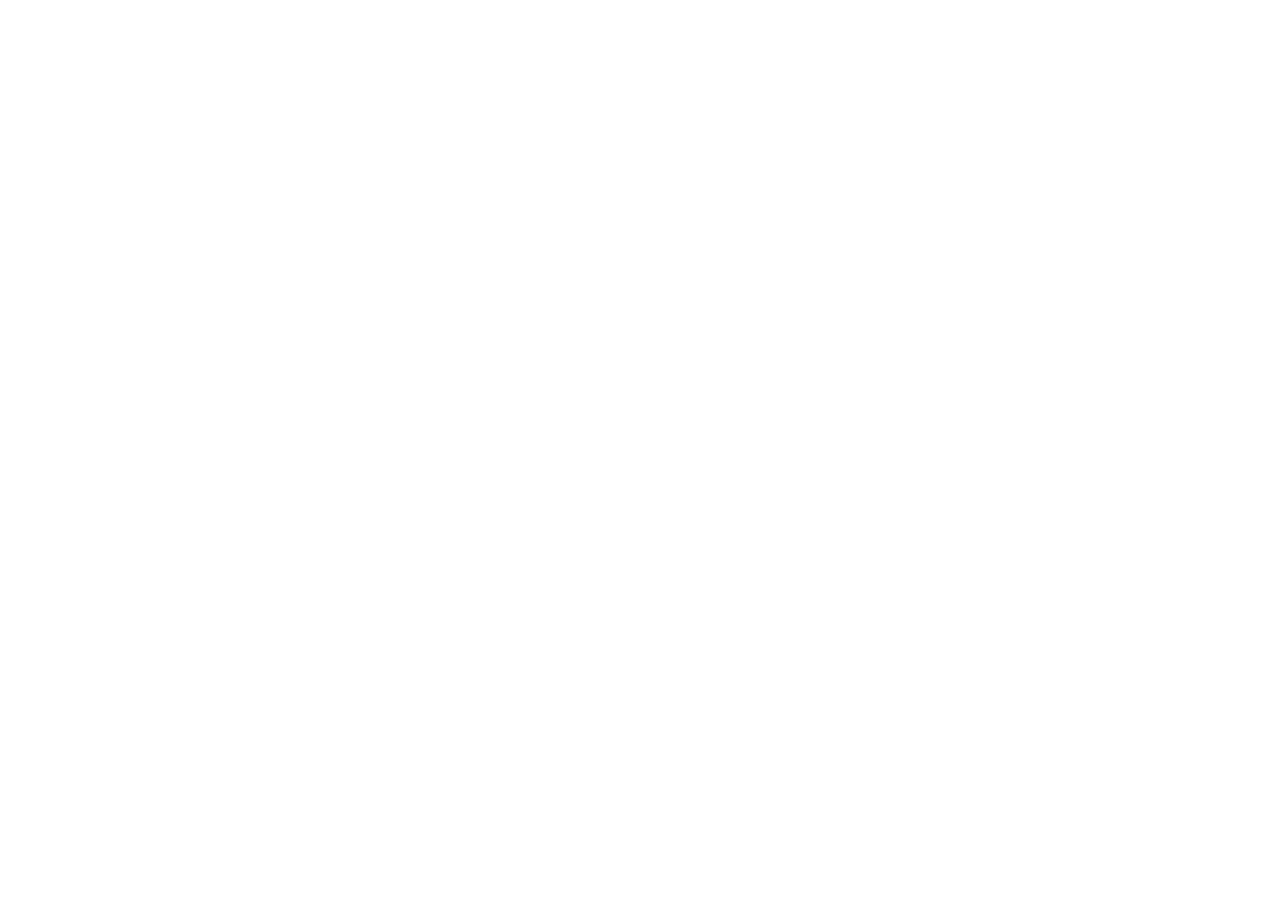
==== public/about/index.html @ 1beba72a "Rebuild yashpatil.dev: terminal-style single-page portfolio matching resume" ====
<!doctype html>
<html lang="en"><head>
<meta charset="utf-8"><meta name="viewport" content="width=device-width,initial-scale=1">
<title>Yash Patil — Software Engineer (AI-first)</title>
<meta name="robots" content="noindex, follow">
<link rel="canonical" href="https://yashpatil.dev/">
<meta http-equiv="refresh" content="0; url=https://yashpatil.dev/">
</head><body>
<p>This page has moved. <a href="https://yashpatil.dev/">Continue to yashpatil.dev →</a></p>
</body></html>
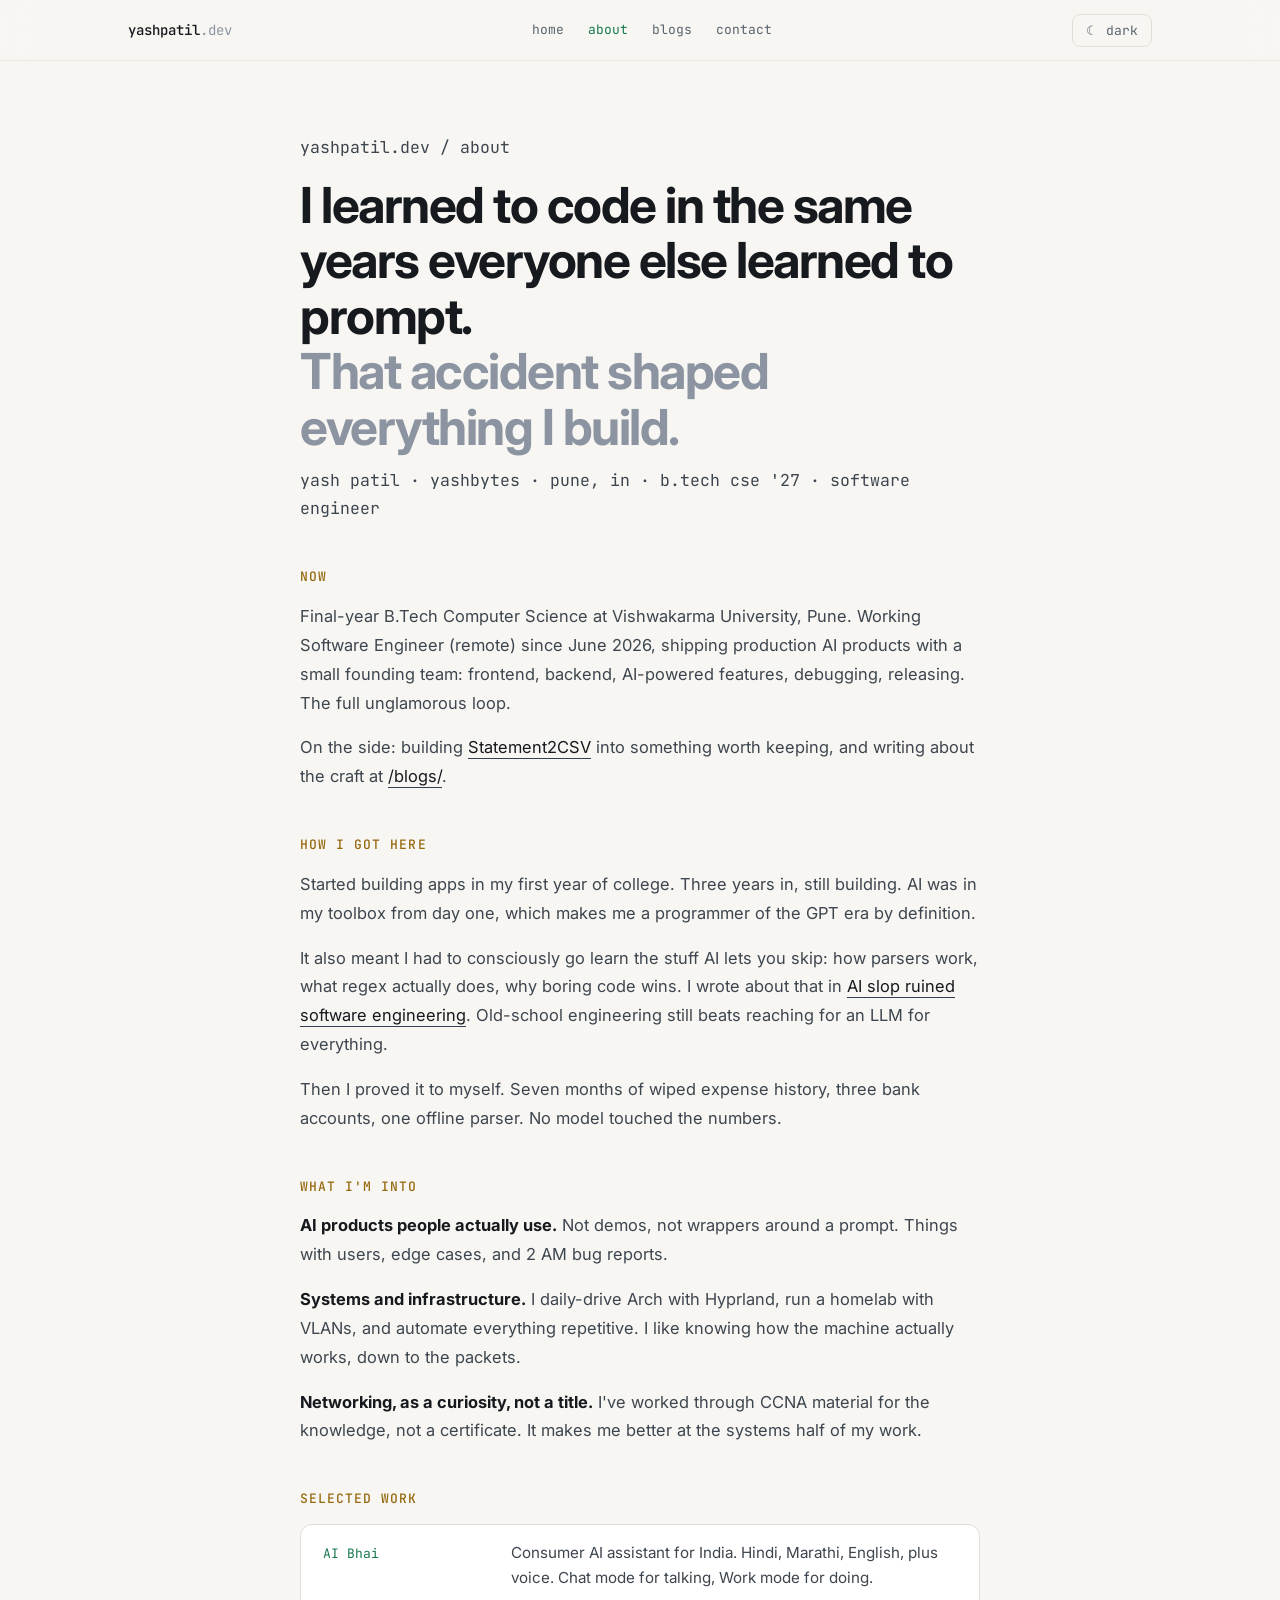
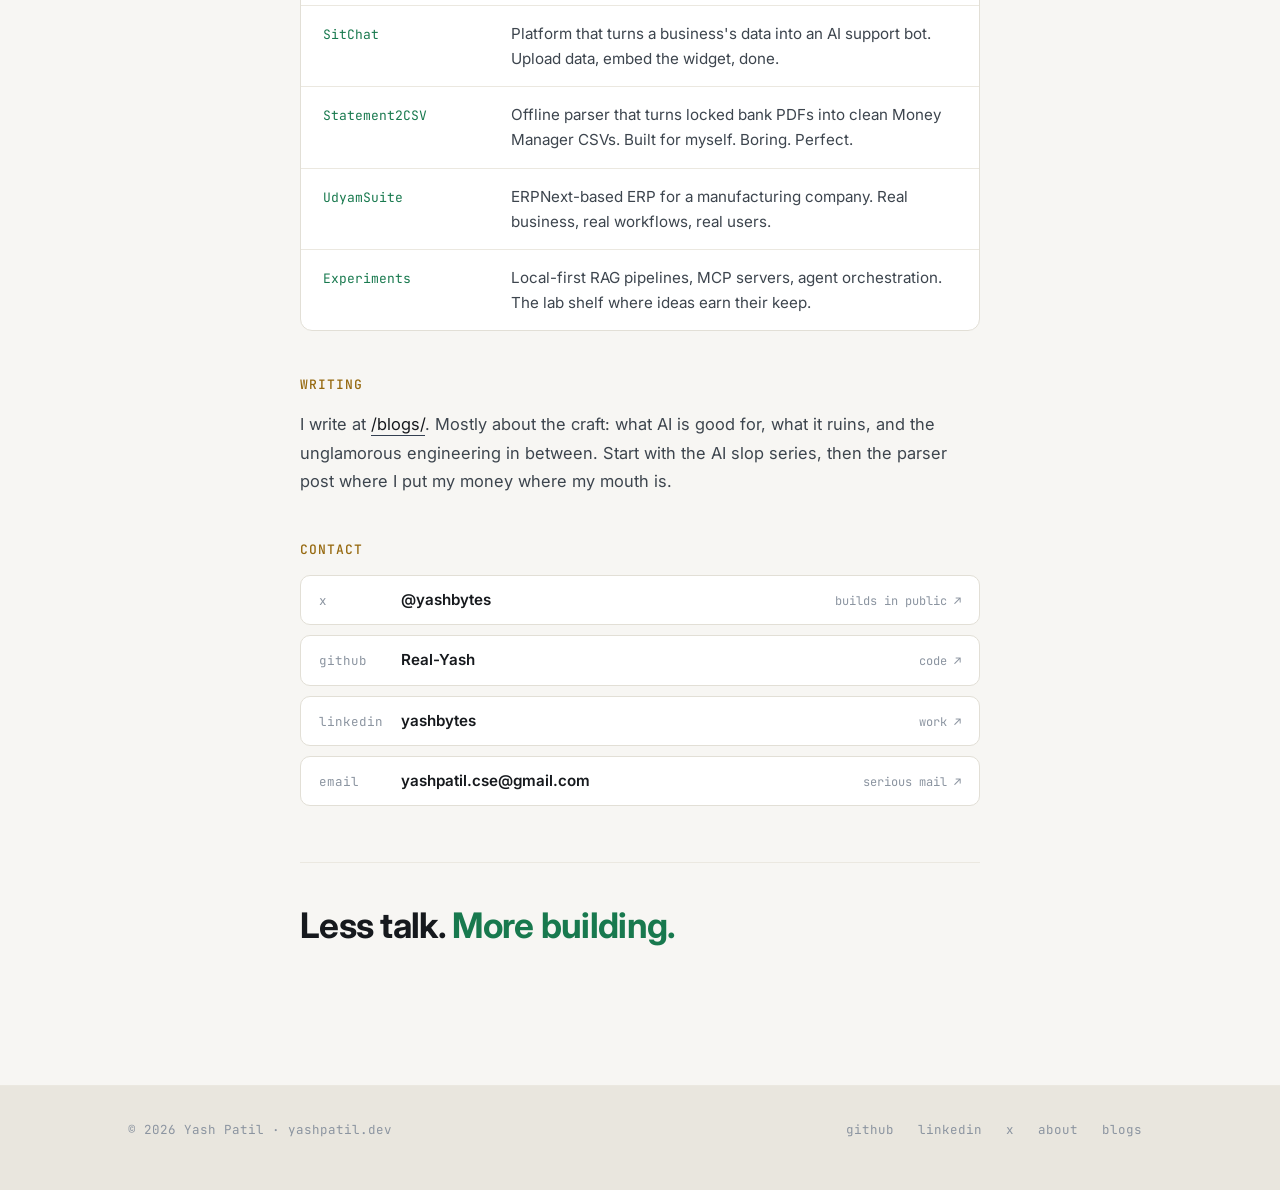
==== commit 8f609c88: "About page, second blog post, SEO retitle, favicons, sitemap" ====
--- a/public/about/index.html
+++ b/public/about/index.html
@@ -1,10 +1,211 @@
-<!doctype html>
-<html lang="en"><head>
-<meta charset="utf-8"><meta name="viewport" content="width=device-width,initial-scale=1">
-<title>Yash Patil — Software Engineer (AI-first)</title>
-<meta name="robots" content="noindex, follow">
-<link rel="canonical" href="https://yashpatil.dev/">
-<meta http-equiv="refresh" content="0; url=https://yashpatil.dev/">
-</head><body>
-<p>This page has moved. <a href="https://yashpatil.dev/">Continue to yashpatil.dev →</a></p>
-</body></html>
+<!DOCTYPE html>
+<html lang="en">
+<head>
+<meta charset="UTF-8">
+<meta name="viewport" content="width=device-width, initial-scale=1.0">
+<title>About Yash Patil | Software Developer &amp; AI Engineer</title>
+<meta name="description" content="Yash Patil (yashbytes) is a Software Developer & AI Engineer and final-year B.Tech CSE student. Three years of building apps, shipping production AI products, daily-driving Arch Linux, and writing about craft over hype.">
+<meta name="robots" content="index, follow">
+<link rel="canonical" href="https://yashpatil.dev/about/">
+<meta property="og:type" content="profile">
+<meta property="og:site_name" content="yashpatil.dev">
+<meta property="og:title" content="About Yash Patil | Software Developer &amp; AI Engineer">
+<meta property="og:description" content="Programmer of the GPT era. Three years of building, shipping production AI products, and caring about craft. Less talk. More building.">
+<meta property="og:url" content="https://yashpatil.dev/about/">
+<meta property="og:image" content="https://yashpatil.dev/avatar.jpg">
+<meta name="twitter:card" content="summary">
+<meta name="twitter:title" content="About Yash Patil | Software Developer &amp; AI Engineer">
+<meta name="twitter:description" content="Programmer of the GPT era. Building AI products and systems. Less talk. More building.">
+<link rel="icon" type="image/svg+xml" href="/favicon.svg">
+<link rel="icon" type="image/png" sizes="48x48" href="/favicon-48x48.png">
+<link rel="apple-touch-icon" sizes="180x180" href="/apple-touch-icon.png">
+<link rel="preconnect" href="https://fonts.googleapis.com">
+<link rel="preconnect" href="https://fonts.gstatic.com" crossorigin>
+<link href="https://fonts.googleapis.com/css2?family=Inter:wght@400;500;600;700&family=JetBrains+Mono:wght@400;500&display=swap" rel="stylesheet">
+<meta name="theme-color" content="#0b0d10">
+<script>
+try{var t=localStorage.getItem('theme')||(matchMedia('(prefers-color-scheme: light)').matches?'light':'dark');if(t==='light')document.documentElement.dataset.theme='light';}catch(e){}
+</script>
+<script type="application/ld+json">
+{
+  "@context": "https://schema.org",
+  "@type": "Person",
+  "name": "Yash Patil",
+  "alternateName": "yashbytes",
+  "url": "https://yashpatil.dev/about/",
+  "jobTitle": "Software Developer and AI Engineer",
+  "description": "Software Developer and AI Engineer, final-year B.Tech CSE at Vishwakarma University, Pune. Builds AI products, backend systems, and Linux infrastructure.",
+  "sameAs": [
+    "https://github.com/Real-Yash",
+    "https://www.linkedin.com/in/yashbytes/",
+    "https://x.com/yashbytes",
+    "https://huggingface.co/yashbytes"
+  ]
+}
+</script>
+<style>
+:root{
+  --bg:#0b0d10; --surface:#111419; --surface-2:#0e1217;
+  --line:#1f2630; --line-soft:#181e27;
+  --text:#e8edf2; --muted:#9aa6b4; --faint:#626e7d;
+  --accent:#8fd694; --amber:#dfc078; --code:#9cc8e0;
+  --sans:"Inter",system-ui,-apple-system,"Segoe UI",sans-serif;
+  --mono:"JetBrains Mono",ui-monospace,SFMono-Regular,Menlo,Consolas,monospace;
+  --max:1024px; --measure:68ch;
+  --hover:#161c24; --lede:#c3ccd6;
+  --topbar:rgba(11,13,16,.86);
+  --foot-bg:transparent;
+  color-scheme:dark;
+}
+[data-theme="light"]{
+  --bg:#f7f6f3; --surface:#ffffff; --surface-2:#efede8;
+  --line:#e2dfd6; --line-soft:#ebe8e0;
+  --text:#16191d; --muted:#59636e; --faint:#8b94a0;
+  --accent:#18794e; --amber:#96690f; --code:#0b6bcb;
+  --hover:#eceff1; --lede:#3d454e;
+  --topbar:rgba(247,246,243,.88);
+  --foot-bg:#e9e6de;
+  color-scheme:light;
+}
+*{box-sizing:border-box}
+html{scroll-behavior:smooth}
+body{margin:0;background:var(--bg);color:var(--text);font-family:var(--sans);font-size:16px;line-height:1.6;-webkit-font-smoothing:antialiased}
+::selection{background:#274434;color:#eafff0}
+a{color:inherit}
+:focus-visible{outline:2px solid var(--accent);outline-offset:3px;border-radius:4px}
+.wrap{width:min(var(--max),calc(100% - 48px));margin:0 auto}
+.site-head{position:sticky;top:0;z-index:50;background:var(--topbar);backdrop-filter:blur(12px);-webkit-backdrop-filter:blur(12px);border-bottom:1px solid var(--line-soft)}
+.site-head .wrap{display:flex;align-items:center;justify-content:space-between;gap:16px;height:60px}
+.brand{font-family:var(--mono);font-size:14px;color:var(--text);text-decoration:none}
+.brand b{font-weight:500}
+.brand .at{color:var(--faint)}
+.site-nav{display:flex;gap:2px}
+.site-nav a{font-family:var(--mono);font-size:13px;color:var(--muted);text-decoration:none;padding:7px 11px;border-radius:7px}
+.site-nav a:hover{color:var(--text);background:var(--hover)}
+.site-nav a.active{color:var(--accent)}
+#theme-btn{font-family:var(--mono);font-size:13px;color:var(--muted);background:none;border:1px solid var(--line);border-radius:8px;padding:7px 13px;cursor:pointer;white-space:nowrap}
+#theme-btn:hover{color:var(--text);border-color:var(--faint)}
+.page{max-width:var(--measure);margin:0 auto;padding:72px 0 40px}
+.kicker{font-family:var(--mono);font-size:13px;color:var(--accent);margin:0 0 14px}
+.page h1{font-size:clamp(2rem,5.6vw,3.1rem);line-height:1.12;letter-spacing:-.03em;font-weight:700;margin:0 0 10px}
+.page h1 .dim{color:var(--faint)}
+.facts{font-family:var(--mono);font-size:13px;color:var(--faint);margin:0 0 40px}
+.facts .sep{margin:0 10px}
+.page h2{font-family:var(--mono);font-size:13px;letter-spacing:.08em;text-transform:uppercase;color:var(--amber);margin:44px 0 14px;font-weight:500}
+.page p{font-size:1.03rem;line-height:1.75;color:var(--lede);margin:0 0 16px}
+.page p strong{color:var(--text)}
+.page a.inline{color:var(--text);text-decoration:none;border-bottom:1px solid #334052;padding-bottom:1px}
+.page a.inline:hover{color:var(--accent);border-color:var(--accent)}
+.work{border:1px solid var(--line);border-radius:12px;background:var(--surface);overflow:hidden;margin:0 0 16px}
+.work-row{display:grid;grid-template-columns:170px 1fr;gap:18px;padding:15px 22px;align-items:baseline}
+.work-row + .work-row{border-top:1px solid var(--line-soft)}
+.work-row dt{font-family:var(--mono);font-size:13px;color:var(--accent);margin:0;white-space:nowrap}
+.work-row dd{margin:0;color:var(--lede);font-size:.95rem;line-height:1.65}
+.contact-list{list-style:none;margin:0;padding:0;display:grid;gap:10px}
+.contact-list a{display:flex;align-items:baseline;gap:12px;border:1px solid var(--line);border-radius:10px;background:var(--surface);padding:12px 18px;text-decoration:none;transition:border-color .18s,transform .18s}
+.contact-list a:hover{border-color:var(--accent);transform:translateY(-2px)}
+.contact-list .k{font-family:var(--mono);font-size:12.5px;color:var(--faint);min-width:70px}
+.contact-list .v{font-weight:600;font-size:.95rem}
+.contact-list .d{margin-left:auto;font-family:var(--mono);font-size:12px;color:var(--faint)}
+.signoff{margin:56px 0 0;padding-top:32px;border-top:1px solid var(--line-soft)}
+.signoff p{font-size:clamp(1.5rem,4vw,2.2rem);font-weight:700;letter-spacing:-.02em;color:var(--text);margin:0}
+.signoff p .a{color:var(--accent)}
+footer.site-foot{margin-top:88px;border-top:1px solid var(--line-soft);padding:28px 0 44px;background:var(--foot-bg)}
+.foot{display:flex;justify-content:space-between;align-items:center;gap:14px;flex-wrap:wrap}
+.foot .sig{font-family:var(--mono);font-size:12.5px;color:var(--faint)}
+.foot nav{display:flex;gap:4px;flex-wrap:wrap}
+.foot nav a{font-family:var(--mono);font-size:12.5px;color:var(--faint);text-decoration:none;padding:6px 10px;border-radius:6px}
+.foot nav a:hover{color:var(--accent)}
+@media(max-width:680px){.site-nav a.hide-m{display:none}.page{padding:48px 0 32px}.wrap{width:calc(100% - 40px)}.work-row{grid-template-columns:1fr;gap:4px}.contact-list .d{display:none}}
+</style>
+</head>
+<body>
+
+<header class="site-head">
+  <div class="wrap">
+    <a class="brand" href="/"><b>yashpatil</b><span class="at">.dev</span></a>
+    <nav class="site-nav" aria-label="Sections">
+      <a href="/">home</a>
+      <a href="/about/" class="active" aria-current="page">about</a>
+      <a href="/blogs/">blogs</a>
+      <a href="/#contact" class="hide-m">contact</a>
+    </nav>
+    <button id="theme-btn" type="button" aria-label="Toggle color theme">☀ light</button>
+  </div>
+</header>
+
+<div class="wrap">
+  <main class="page">
+    <p class="kicker">yashpatil.dev / about</p>
+    <h1>I learned to code in the same years everyone else learned to prompt.<br><span class="dim">That accident shaped everything I build.</span></h1>
+    <p class="facts">yash patil · yashbytes · pune, in · b.tech cse '27<span class="sep">·</span>software engineer</p>
+
+    <h2>now</h2>
+    <p>Final-year B.Tech Computer Science at Vishwakarma University, Pune. Working Software Engineer (remote) since June 2026, shipping production AI products with a small founding team: frontend, backend, AI-powered features, debugging, releasing. The full unglamorous loop.</p>
+    <p>On the side: building <a class="inline" href="/blogs/so-i-built-the-parser/">Statement2CSV</a> into something worth keeping, and writing about the craft at <a class="inline" href="/blogs/">/blogs/</a>.</p>
+
+    <h2>how i got here</h2>
+    <p>Started building apps in my first year of college. Three years in, still building. AI was in my toolbox from day one, which makes me a programmer of the GPT era by definition.</p>
+    <p>It also meant I had to consciously go learn the stuff AI lets you skip: how parsers work, what regex actually does, why boring code wins. I wrote about that in <a class="inline" href="/blogs/ai-slop-ruined-software-engineering/">AI slop ruined software engineering</a>. Old-school engineering still beats reaching for an LLM for everything.</p>
+    <p>Then I proved it to myself. Seven months of wiped expense history, three bank accounts, one offline parser. No model touched the numbers.</p>
+
+    <h2>what i'm into</h2>
+    <p><strong>AI products people actually use.</strong> Not demos, not wrappers around a prompt. Things with users, edge cases, and 2 AM bug reports.</p>
+    <p><strong>Systems and infrastructure.</strong> I daily-drive Arch with Hyprland, run a homelab with VLANs, and automate everything repetitive. I like knowing how the machine actually works, down to the packets.</p>
+    <p><strong>Networking, as a curiosity, not a title.</strong> I've worked through CCNA material for the knowledge, not a certificate. It makes me better at the systems half of my work.</p>
+
+    <h2>selected work</h2>
+    <dl class="work">
+      <div class="work-row"><dt>AI Bhai</dt><dd>Consumer AI assistant for India. Hindi, Marathi, English, plus voice. Chat mode for talking, Work mode for doing.</dd></div>
+      <div class="work-row"><dt>SitChat</dt><dd>Platform that turns a business's data into an AI support bot. Upload data, embed the widget, done.</dd></div>
+      <div class="work-row"><dt>Statement2CSV</dt><dd>Offline parser that turns locked bank PDFs into clean Money Manager CSVs. Built for myself. Boring. Perfect.</dd></div>
+      <div class="work-row"><dt>UdyamSuite</dt><dd>ERPNext-based ERP for a manufacturing company. Real business, real workflows, real users.</dd></div>
+      <div class="work-row"><dt>Experiments</dt><dd>Local-first RAG pipelines, MCP servers, agent orchestration. The lab shelf where ideas earn their keep.</dd></div>
+    </dl>
+
+    <h2>writing</h2>
+    <p>I write at <a class="inline" href="/blogs/">/blogs/</a>. Mostly about the craft: what AI is good for, what it ruins, and the unglamorous engineering in between. Start with the AI slop series, then the parser post where I put my money where my mouth is.</p>
+
+    <h2>contact</h2>
+    <ul class="contact-list">
+      <li><a href="https://x.com/yashbytes" target="_blank" rel="me noopener noreferrer"><span class="k">x</span><span class="v">@yashbytes</span><span class="d">builds in public ↗</span></a></li>
+      <li><a href="https://github.com/Real-Yash" target="_blank" rel="me noopener noreferrer"><span class="k">github</span><span class="v">Real-Yash</span><span class="d">code ↗</span></a></li>
+      <li><a href="https://www.linkedin.com/in/yashbytes/" target="_blank" rel="me noopener noreferrer"><span class="k">linkedin</span><span class="v">yashbytes</span><span class="d">work ↗</span></a></li>
+      <li><a href="mailto:yashpatil.cse@gmail.com"><span class="k">email</span><span class="v">yashpatil.cse@gmail.com</span><span class="d">serious mail ↗</span></a></li>
+    </ul>
+
+    <div class="signoff">
+      <p>Less talk. <span class="a">More building.</span></p>
+    </div>
+  </main>
+</div>
+
+<footer class="site-foot">
+  <div class="wrap">
+    <div class="foot">
+      <span class="sig">© 2026 Yash Patil · yashpatil.dev</span>
+      <nav aria-label="Social">
+        <a href="https://github.com/Real-Yash" target="_blank" rel="me noopener noreferrer">github</a>
+        <a href="https://www.linkedin.com/in/yashbytes/" target="_blank" rel="me noopener noreferrer">linkedin</a>
+        <a href="https://x.com/yashbytes" target="_blank" rel="me noopener noreferrer">x</a>
+        <a href="/about/">about</a>
+        <a href="/blogs/">blogs</a>
+      </nav>
+    </div>
+  </div>
+</footer>
+
+<script>
+const themeBtn = document.getElementById('theme-btn');
+const paintThemeBtn = () => { if (themeBtn) themeBtn.textContent = document.documentElement.dataset.theme === 'light' ? '☾ dark' : '☀ light'; };
+const setTheme = (t) => {
+  if (t === 'light') document.documentElement.dataset.theme = 'light';
+  else document.documentElement.removeAttribute('data-theme');
+  try { localStorage.setItem('theme', t); } catch (e) {}
+  paintThemeBtn();
+};
+paintThemeBtn();
+themeBtn?.addEventListener('click', () => setTheme(document.documentElement.dataset.theme === 'light' ? 'dark' : 'light'));
+</script>
+</body>
+</html>
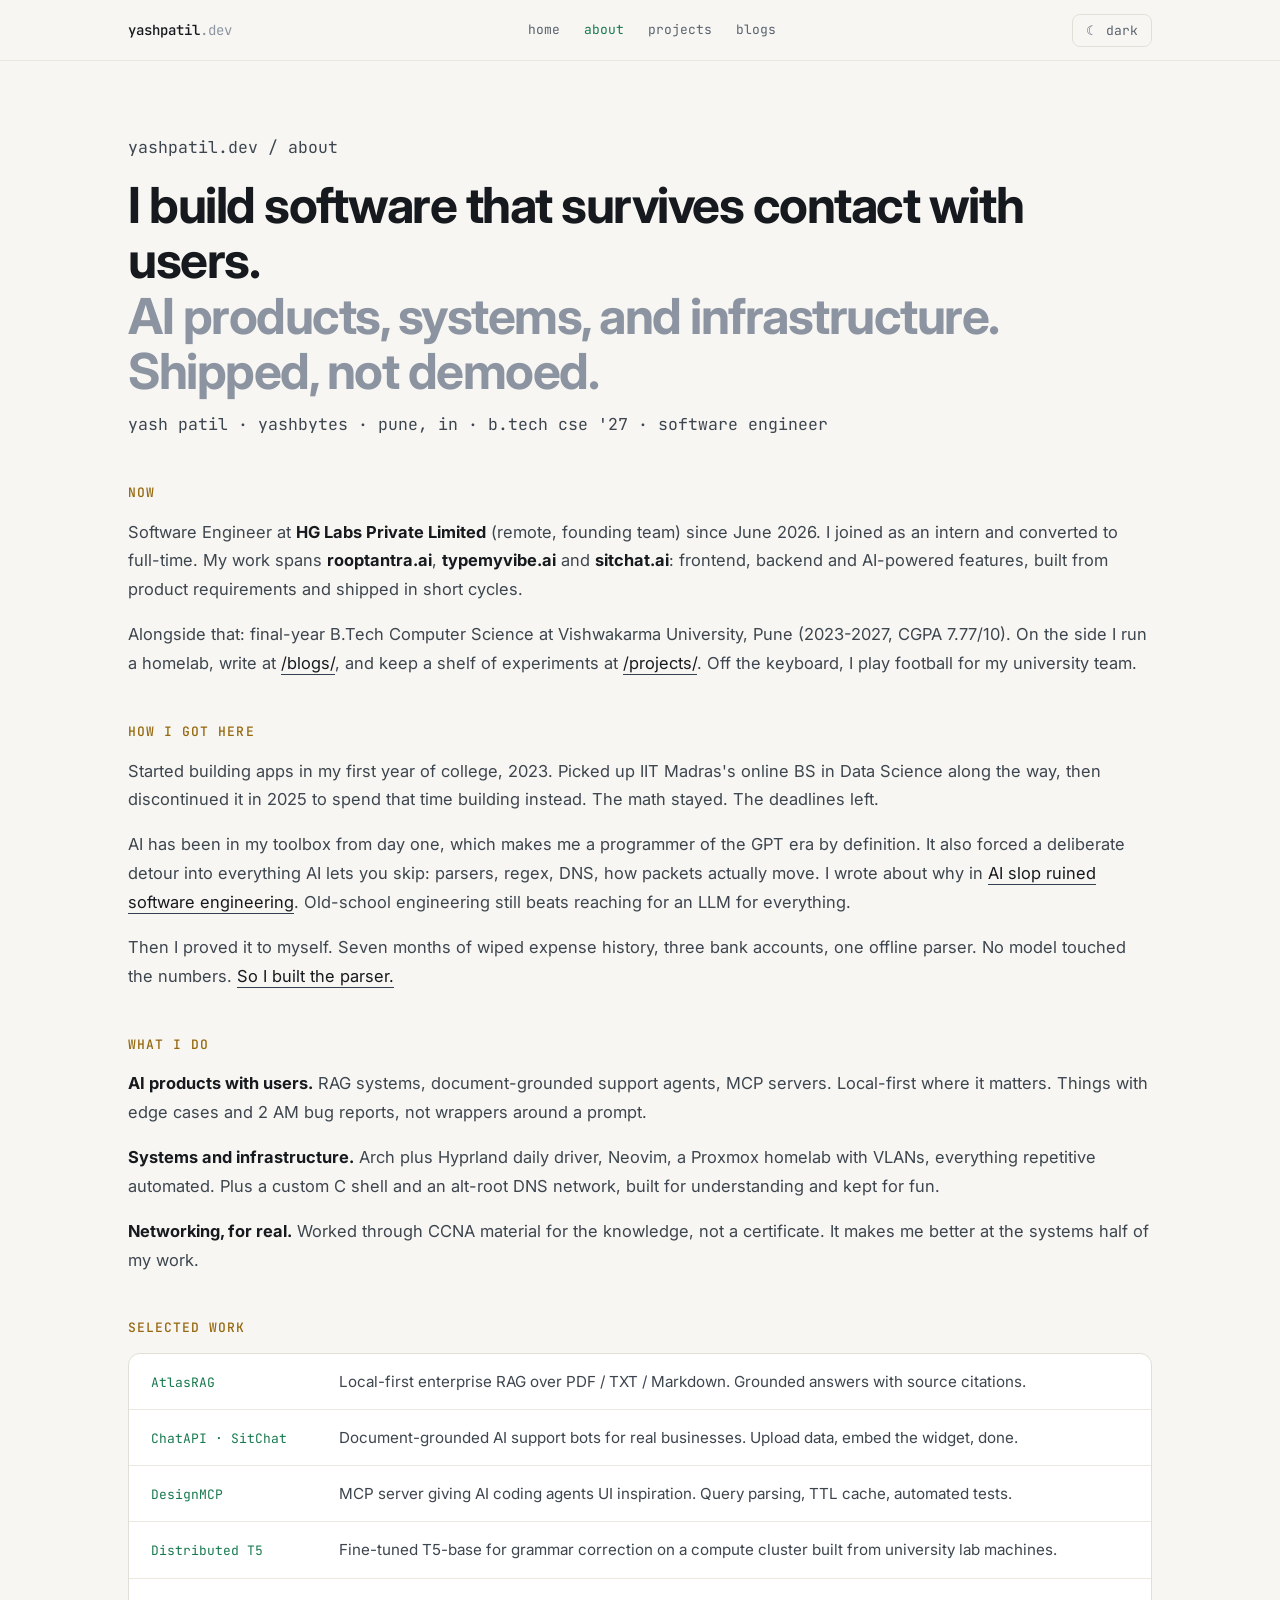
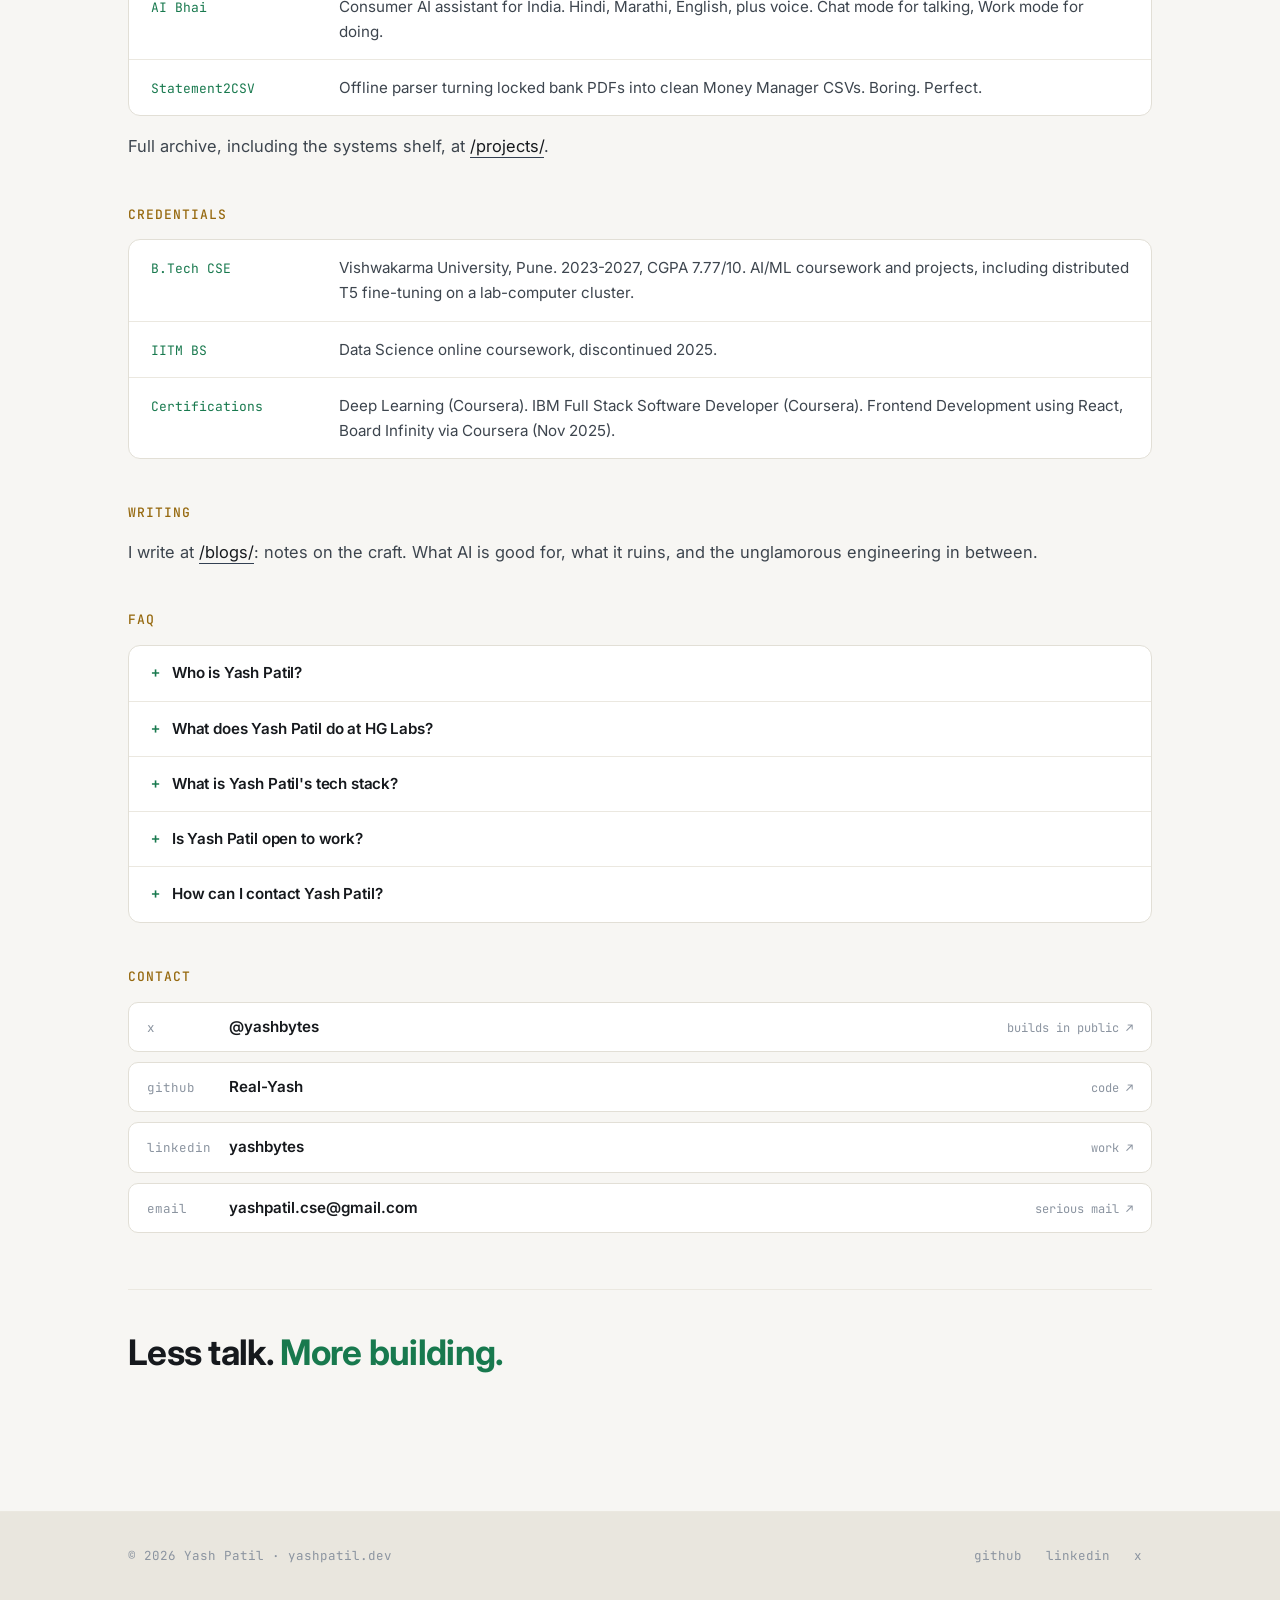
==== commit a18bada8: "Projects archive page, uniform nav, about rebuild with FAQ schema, Applied AI identity" ====
--- a/public/about/index.html
+++ b/public/about/index.html
@@ -3,19 +3,26 @@
 <head>
 <meta charset="UTF-8">
 <meta name="viewport" content="width=device-width, initial-scale=1.0">
-<title>About Yash Patil | Software Developer &amp; AI Engineer</title>
-<meta name="description" content="Yash Patil (yashbytes) is a Software Developer & AI Engineer and final-year B.Tech CSE student. Three years of building apps, shipping production AI products, daily-driving Arch Linux, and writing about craft over hype.">
+<title>About Yash Patil | Software Developer &amp; Applied AI Engineer</title>
+<meta name="description" content="Yash Patil (yashbytes): Software Developer and Applied AI Engineer from Pune. 9-5 at HG Labs, part-time indie hacker, final-year B.Tech CSE at Vishwakarma University.">
 <meta name="robots" content="index, follow">
 <link rel="canonical" href="https://yashpatil.dev/about/">
 <meta property="og:type" content="profile">
 <meta property="og:site_name" content="yashpatil.dev">
-<meta property="og:title" content="About Yash Patil | Software Developer &amp; AI Engineer">
-<meta property="og:description" content="Programmer of the GPT era. Three years of building, shipping production AI products, and caring about craft. Less talk. More building.">
+<meta property="og:title" content="About Yash Patil | Software Developer &amp; Applied AI Engineer">
+<meta property="og:description" content="Yash Patil is a Software Developer and Applied AI Engineer from Pune. 9-5 at HG Labs, part-time indie hacker building AI products. Less talk. More building.">
 <meta property="og:url" content="https://yashpatil.dev/about/">
-<meta property="og:image" content="https://yashpatil.dev/avatar.jpg">
-<meta name="twitter:card" content="summary">
-<meta name="twitter:title" content="About Yash Patil | Software Developer &amp; AI Engineer">
-<meta name="twitter:description" content="Programmer of the GPT era. Building AI products and systems. Less talk. More building.">
+<meta property="og:image" content="https://cdn.jsdelivr.net/gh/Real-Yash/yashpatil.dev@main/public/social/about.png">
+<meta property="og:image:width" content="1200">
+<meta property="og:image:height" content="630">
+<meta property="og:image:alt" content="About Yash Patil. Less talk. More building.">
+<meta name="twitter:card" content="summary_large_image">
+<meta name="twitter:site" content="@yashbytes">
+<meta name="twitter:creator" content="@yashbytes">
+<meta name="twitter:image" content="https://cdn.jsdelivr.net/gh/Real-Yash/yashpatil.dev@main/public/social/about.png">
+<meta name="twitter:image:alt" content="About Yash Patil. Less talk. More building.">
+<meta name="twitter:title" content="About Yash Patil | Software Developer &amp; Applied AI Engineer">
+<meta name="twitter:description" content="Yash Patil: Software Developer and Applied AI Engineer from Pune. 9-5 at HG Labs, part-time indie hacker. Less talk. More building.">
 <link rel="icon" type="image/svg+xml" href="/favicon.svg">
 <link rel="icon" type="image/png" sizes="48x48" href="/favicon-48x48.png">
 <link rel="apple-touch-icon" sizes="180x180" href="/apple-touch-icon.png">
@@ -31,15 +38,77 @@
   "@context": "https://schema.org",
   "@type": "Person",
   "name": "Yash Patil",
-  "alternateName": "yashbytes",
+  "alternateName": ["yashbytes", "yashpatil"],
   "url": "https://yashpatil.dev/about/",
-  "jobTitle": "Software Developer and AI Engineer",
-  "description": "Software Developer and AI Engineer, final-year B.Tech CSE at Vishwakarma University, Pune. Builds AI products, backend systems, and Linux infrastructure.",
+  "jobTitle": "Software Developer and Applied AI Engineer",
+  "description": "Yash Patil (yashbytes) is a Software Developer and Applied AI Engineer from Pune, India. He works remotely at HG Labs and is a final-year B.Tech CSE student at Vishwakarma University. Part-time indie hacker building AI products.",
+  "address": {
+    "@type": "PostalAddress",
+    "addressLocality": "Pune",
+    "addressCountry": "IN"
+  },
+  "worksFor": {
+    "@type": "Organization",
+    "name": "HG Labs Private Limited"
+  },
+  "alumniOf": {
+    "@type": "CollegeOrUniversity",
+    "name": "Vishwakarma University, Pune"
+  },
+  "knowsAbout": ["Software Development", "Applied AI Engineering", "Large Language Models", "LLM Engineering", "Retrieval-Augmented Generation", "RAG", "AI Agents", "MCP", "Backend Systems", "Linux Infrastructure", "DevOps"],
   "sameAs": [
     "https://github.com/Real-Yash",
     "https://www.linkedin.com/in/yashbytes/",
     "https://x.com/yashbytes",
     "https://huggingface.co/yashbytes"
+  ]
+}
+</script>
+<script type="application/ld+json">
+{
+  "@context": "https://schema.org",
+  "@type": "FAQPage",
+  "mainEntity": [
+    {
+      "@type": "Question",
+      "name": "Who is Yash Patil?",
+      "acceptedAnswer": {
+        "@type": "Answer",
+        "text": "Yash Patil, known online as yashbytes, is a Software Developer and Applied AI Engineer from Pune, India. He works remotely as a Software Engineer at HG Labs and is a final-year B.Tech Computer Science student at Vishwakarma University, Pune. Part-time, he builds indie projects like AI Bhai and Statement2CSV."
+      }
+    },
+    {
+      "@type": "Question",
+      "name": "What does Yash Patil do at HG Labs?",
+      "acceptedAnswer": {
+        "@type": "Answer",
+        "text": "He joined HG Labs as an intern in June 2026 and converted to a full-time remote Software Engineer. He ships production software across rooptantra.ai, typemyvibe.ai and sitchat.ai: frontend, backend and AI-powered features, working directly with the founding team in short cycles."
+      }
+    },
+    {
+      "@type": "Question",
+      "name": "What is Yash Patil's tech stack?",
+      "acceptedAnswer": {
+        "@type": "Answer",
+        "text": "Python and TypeScript; React, Next.js, FastAPI and Node.js; LLMs, RAG, AI agents and MCP via OpenRouter; PostgreSQL, Supabase, Redis, Qdrant and MinIO; Linux, Docker and CI/CD."
+      }
+    },
+    {
+      "@type": "Question",
+      "name": "Is Yash Patil open to work?",
+      "acceptedAnswer": {
+        "@type": "Answer",
+        "text": "Yes. He is open to remote international roles and onsite roles in Pune or Bangalore. He does not take freelance or contract work. The fastest way to reach him is yashpatil.cse@gmail.com."
+      }
+    },
+    {
+      "@type": "Question",
+      "name": "How can I contact Yash Patil?",
+      "acceptedAnswer": {
+        "@type": "Answer",
+        "text": "Email yashpatil.cse@gmail.com, visit yashpatil.dev, or find him as yashbytes on X, LinkedIn, GitHub and Hugging Face."
+      }
+    }
   ]
 }
 </script>
@@ -83,9 +152,10 @@
 .site-nav a{font-family:var(--mono);font-size:13px;color:var(--muted);text-decoration:none;padding:7px 11px;border-radius:7px}
 .site-nav a:hover{color:var(--text);background:var(--hover)}
 .site-nav a.active{color:var(--accent)}
+#menu-btn{display:none;font-family:var(--mono);font-size:13px;color:var(--text);background:none;border:1px solid var(--line);border-radius:8px;padding:7px 13px;cursor:pointer}
 #theme-btn{font-family:var(--mono);font-size:13px;color:var(--muted);background:none;border:1px solid var(--line);border-radius:8px;padding:7px 13px;cursor:pointer;white-space:nowrap}
 #theme-btn:hover{color:var(--text);border-color:var(--faint)}
-.page{max-width:var(--measure);margin:0 auto;padding:72px 0 40px}
+.page{max-width:var(--max);margin:0 auto;padding:72px 0 40px}
 .kicker{font-family:var(--mono);font-size:13px;color:var(--accent);margin:0 0 14px}
 .page h1{font-size:clamp(2rem,5.6vw,3.1rem);line-height:1.12;letter-spacing:-.03em;font-weight:700;margin:0 0 10px}
 .page h1 .dim{color:var(--faint)}
@@ -101,6 +171,16 @@
 .work-row + .work-row{border-top:1px solid var(--line-soft)}
 .work-row dt{font-family:var(--mono);font-size:13px;color:var(--accent);margin:0;white-space:nowrap}
 .work-row dd{margin:0;color:var(--lede);font-size:.95rem;line-height:1.65}
+.faq{border:1px solid var(--line);border-radius:12px;background:var(--surface);overflow:hidden;margin:0}
+.faq details + details{border-top:1px solid var(--line-soft)}
+.faq summary{cursor:pointer;list-style:none;display:flex;gap:12px;align-items:baseline;padding:15px 22px;font-weight:600;font-size:.95rem;letter-spacing:-.01em}
+.faq summary::-webkit-details-marker{display:none}
+.faq summary::before{content:"+";font-family:var(--mono);color:var(--accent);font-weight:500;flex:none}
+.faq details[open] summary::before{content:"–"}
+.faq summary:hover{color:var(--accent)}
+.faq details div{padding:0 22px 16px 43px;color:var(--lede);font-size:.95rem;line-height:1.7}
+.faq details div a{color:var(--text);text-decoration:none;border-bottom:1px solid #334052;padding-bottom:1px}
+.faq details div a:hover{color:var(--accent);border-color:var(--accent)}
 .contact-list{list-style:none;margin:0;padding:0;display:grid;gap:10px}
 .contact-list a{display:flex;align-items:baseline;gap:12px;border:1px solid var(--line);border-radius:10px;background:var(--surface);padding:12px 18px;text-decoration:none;transition:border-color .18s,transform .18s}
 .contact-list a:hover{border-color:var(--accent);transform:translateY(-2px)}
@@ -116,7 +196,7 @@
 .foot nav{display:flex;gap:4px;flex-wrap:wrap}
 .foot nav a{font-family:var(--mono);font-size:12.5px;color:var(--faint);text-decoration:none;padding:6px 10px;border-radius:6px}
 .foot nav a:hover{color:var(--accent)}
-@media(max-width:680px){.site-nav a.hide-m{display:none}.page{padding:48px 0 32px}.wrap{width:calc(100% - 40px)}.work-row{grid-template-columns:1fr;gap:4px}.contact-list .d{display:none}}
+@media(max-width:680px){.site-nav{display:none;position:absolute;top:60px;left:0;right:0;flex-direction:column;background:var(--surface-2);border-bottom:1px solid var(--line);padding:10px 24px 16px}.site-nav.open{display:flex}#menu-btn{display:block}.brand{font-size:12.5px}#theme-btn,#menu-btn{padding:7px 10px;font-size:12px}.page{padding:48px 0 32px}.wrap{width:calc(100% - 40px)}.work-row{grid-template-columns:1fr;gap:4px}.contact-list .d{display:none}}
 </style>
 </head>
 <body>
@@ -124,47 +204,81 @@
 <header class="site-head">
   <div class="wrap">
     <a class="brand" href="/"><b>yashpatil</b><span class="at">.dev</span></a>
-    <nav class="site-nav" aria-label="Sections">
+    <nav class="site-nav" id="site-nav" aria-label="Sections">
       <a href="/">home</a>
       <a href="/about/" class="active" aria-current="page">about</a>
+      <a href="/projects/">projects</a>
       <a href="/blogs/">blogs</a>
-      <a href="/#contact" class="hide-m">contact</a>
     </nav>
     <button id="theme-btn" type="button" aria-label="Toggle color theme">☀ light</button>
+    <button id="menu-btn" type="button" aria-expanded="false" aria-controls="site-nav">menu</button>
   </div>
 </header>
 
 <div class="wrap">
   <main class="page">
     <p class="kicker">yashpatil.dev / about</p>
-    <h1>I learned to code in the same years everyone else learned to prompt.<br><span class="dim">That accident shaped everything I build.</span></h1>
+    <h1>I build software that survives contact with users.<br><span class="dim">AI products, systems, and infrastructure. Shipped, not demoed.</span></h1>
     <p class="facts">yash patil · yashbytes · pune, in · b.tech cse '27<span class="sep">·</span>software engineer</p>
 
     <h2>now</h2>
-    <p>Final-year B.Tech Computer Science at Vishwakarma University, Pune. Working Software Engineer (remote) since June 2026, shipping production AI products with a small founding team: frontend, backend, AI-powered features, debugging, releasing. The full unglamorous loop.</p>
-    <p>On the side: building <a class="inline" href="/blogs/so-i-built-the-parser/">Statement2CSV</a> into something worth keeping, and writing about the craft at <a class="inline" href="/blogs/">/blogs/</a>.</p>
+    <p>Software Engineer at <strong>HG Labs Private Limited</strong> (remote, founding team) since June 2026. I joined as an intern and converted to full-time. My work spans <strong>rooptantra.ai</strong>, <strong>typemyvibe.ai</strong> and <strong>sitchat.ai</strong>: frontend, backend and AI-powered features, built from product requirements and shipped in short cycles.</p>
+    <p>Alongside that: final-year B.Tech Computer Science at Vishwakarma University, Pune (2023-2027, CGPA 7.77/10). On the side I run a homelab, write at <a class="inline" href="/blogs/">/blogs/</a>, and keep a shelf of experiments at <a class="inline" href="/projects/">/projects/</a>. Off the keyboard, I play football for my university team.</p>
 
     <h2>how i got here</h2>
-    <p>Started building apps in my first year of college. Three years in, still building. AI was in my toolbox from day one, which makes me a programmer of the GPT era by definition.</p>
-    <p>It also meant I had to consciously go learn the stuff AI lets you skip: how parsers work, what regex actually does, why boring code wins. I wrote about that in <a class="inline" href="/blogs/ai-slop-ruined-software-engineering/">AI slop ruined software engineering</a>. Old-school engineering still beats reaching for an LLM for everything.</p>
-    <p>Then I proved it to myself. Seven months of wiped expense history, three bank accounts, one offline parser. No model touched the numbers.</p>
-
-    <h2>what i'm into</h2>
-    <p><strong>AI products people actually use.</strong> Not demos, not wrappers around a prompt. Things with users, edge cases, and 2 AM bug reports.</p>
-    <p><strong>Systems and infrastructure.</strong> I daily-drive Arch with Hyprland, run a homelab with VLANs, and automate everything repetitive. I like knowing how the machine actually works, down to the packets.</p>
-    <p><strong>Networking, as a curiosity, not a title.</strong> I've worked through CCNA material for the knowledge, not a certificate. It makes me better at the systems half of my work.</p>
+    <p>Started building apps in my first year of college, 2023. Picked up IIT Madras's online BS in Data Science along the way, then discontinued it in 2025 to spend that time building instead. The math stayed. The deadlines left.</p>
+    <p>AI has been in my toolbox from day one, which makes me a programmer of the GPT era by definition. It also forced a deliberate detour into everything AI lets you skip: parsers, regex, DNS, how packets actually move. I wrote about why in <a class="inline" href="/blogs/ai-slop-ruined-software-engineering/">AI slop ruined software engineering</a>. Old-school engineering still beats reaching for an LLM for everything.</p>
+    <p>Then I proved it to myself. Seven months of wiped expense history, three bank accounts, one offline parser. No model touched the numbers. <a class="inline" href="/blogs/so-i-built-the-parser/">So I built the parser.</a></p>
+
+    <h2>what i do</h2>
+    <p><strong>AI products with users.</strong> RAG systems, document-grounded support agents, MCP servers. Local-first where it matters. Things with edge cases and 2 AM bug reports, not wrappers around a prompt.</p>
+    <p><strong>Systems and infrastructure.</strong> Arch plus Hyprland daily driver, Neovim, a Proxmox homelab with VLANs, everything repetitive automated. Plus a custom C shell and an alt-root DNS network, built for understanding and kept for fun.</p>
+    <p><strong>Networking, for real.</strong> Worked through CCNA material for the knowledge, not a certificate. It makes me better at the systems half of my work.</p>
 
     <h2>selected work</h2>
     <dl class="work">
+      <div class="work-row"><dt>AtlasRAG</dt><dd>Local-first enterprise RAG over PDF / TXT / Markdown. Grounded answers with source citations.</dd></div>
+      <div class="work-row"><dt>ChatAPI · SitChat</dt><dd>Document-grounded AI support bots for real businesses. Upload data, embed the widget, done.</dd></div>
+      <div class="work-row"><dt>DesignMCP</dt><dd>MCP server giving AI coding agents UI inspiration. Query parsing, TTL cache, automated tests.</dd></div>
+      <div class="work-row"><dt>Distributed T5</dt><dd>Fine-tuned T5-base for grammar correction on a compute cluster built from university lab machines.</dd></div>
       <div class="work-row"><dt>AI Bhai</dt><dd>Consumer AI assistant for India. Hindi, Marathi, English, plus voice. Chat mode for talking, Work mode for doing.</dd></div>
-      <div class="work-row"><dt>SitChat</dt><dd>Platform that turns a business's data into an AI support bot. Upload data, embed the widget, done.</dd></div>
-      <div class="work-row"><dt>Statement2CSV</dt><dd>Offline parser that turns locked bank PDFs into clean Money Manager CSVs. Built for myself. Boring. Perfect.</dd></div>
-      <div class="work-row"><dt>UdyamSuite</dt><dd>ERPNext-based ERP for a manufacturing company. Real business, real workflows, real users.</dd></div>
-      <div class="work-row"><dt>Experiments</dt><dd>Local-first RAG pipelines, MCP servers, agent orchestration. The lab shelf where ideas earn their keep.</dd></div>
+      <div class="work-row"><dt>Statement2CSV</dt><dd>Offline parser turning locked bank PDFs into clean Money Manager CSVs. Boring. Perfect.</dd></div>
     </dl>
+    <p>Full archive, including the systems shelf, at <a class="inline" href="/projects/">/projects/</a>.</p>
+
+    <h2>credentials</h2>
+    <dl class="work">
+      <div class="work-row"><dt>B.Tech CSE</dt><dd>Vishwakarma University, Pune. 2023-2027, CGPA 7.77/10. AI/ML coursework and projects, including distributed T5 fine-tuning on a lab-computer cluster.</dd></div>
+      <div class="work-row"><dt>IITM BS</dt><dd>Data Science online coursework, discontinued 2025.</dd></div>
+      <div class="work-row"><dt>Certifications</dt><dd>Deep Learning (Coursera). IBM Full Stack Software Developer (Coursera). Frontend Development using React, Board Infinity via Coursera (Nov 2025).</dd></div>
+    </dl>
 
     <h2>writing</h2>
-    <p>I write at <a class="inline" href="/blogs/">/blogs/</a>. Mostly about the craft: what AI is good for, what it ruins, and the unglamorous engineering in between. Start with the AI slop series, then the parser post where I put my money where my mouth is.</p>
+    <p>I write at <a class="inline" href="/blogs/">/blogs/</a>: notes on the craft. What AI is good for, what it ruins, and the unglamorous engineering in between.</p>
+
+    <h2>faq</h2>
+    <div class="faq">
+      <details>
+        <summary>Who is Yash Patil?</summary>
+        <div>Yash Patil, known online as yashbytes, is a Software Developer and Applied AI Engineer from Pune, India. He works remotely as a Software Engineer at HG Labs and is a final-year B.Tech Computer Science student at Vishwakarma University, Pune. Part-time, he builds indie projects like AI Bhai and Statement2CSV.</div>
+      </details>
+      <details>
+        <summary>What does Yash Patil do at HG Labs?</summary>
+        <div>He joined HG Labs as an intern in June 2026 and converted to a full-time remote Software Engineer. He ships production software across rooptantra.ai, typemyvibe.ai and sitchat.ai: frontend, backend and AI-powered features, working directly with the founding team in short cycles.</div>
+      </details>
+      <details>
+        <summary>What is Yash Patil's tech stack?</summary>
+        <div>Python and TypeScript. React, Next.js, FastAPI and Node.js. LLMs, RAG, AI agents and MCP via OpenRouter. PostgreSQL, Supabase, Redis, Qdrant and MinIO. Linux, Docker and CI/CD.</div>
+      </details>
+      <details>
+        <summary>Is Yash Patil open to work?</summary>
+        <div>Yes. He is open to remote international roles and onsite roles in Pune or Bangalore. He does not take freelance or contract work. The fastest way to reach him is <a class="inline" href="mailto:yashpatil.cse@gmail.com">yashpatil.cse@gmail.com</a>.</div>
+      </details>
+      <details>
+        <summary>How can I contact Yash Patil?</summary>
+        <div>Email <a class="inline" href="mailto:yashpatil.cse@gmail.com">yashpatil.cse@gmail.com</a>, visit <a class="inline" href="/">yashpatil.dev</a>, or find him as yashbytes on <a class="inline" href="https://x.com/yashbytes" target="_blank" rel="me noopener noreferrer">X</a>, <a class="inline" href="https://www.linkedin.com/in/yashbytes/" target="_blank" rel="me noopener noreferrer">LinkedIn</a>, <a class="inline" href="https://github.com/Real-Yash" target="_blank" rel="me noopener noreferrer">GitHub</a> and <a class="inline" href="https://huggingface.co/yashbytes" target="_blank" rel="me noopener noreferrer">Hugging Face</a>.</div>
+      </details>
+    </div>
 
     <h2>contact</h2>
     <ul class="contact-list">
@@ -188,8 +302,6 @@
         <a href="https://github.com/Real-Yash" target="_blank" rel="me noopener noreferrer">github</a>
         <a href="https://www.linkedin.com/in/yashbytes/" target="_blank" rel="me noopener noreferrer">linkedin</a>
         <a href="https://x.com/yashbytes" target="_blank" rel="me noopener noreferrer">x</a>
-        <a href="/about/">about</a>
-        <a href="/blogs/">blogs</a>
       </nav>
     </div>
   </div>
@@ -206,6 +318,14 @@
 };
 paintThemeBtn();
 themeBtn?.addEventListener('click', () => setTheme(document.documentElement.dataset.theme === 'light' ? 'dark' : 'light'));
+// mobile menu
+const menuBtn = document.getElementById('menu-btn');
+const siteNav = document.getElementById('site-nav');
+menuBtn?.addEventListener('click', () => {
+  const open = siteNav.classList.toggle('open');
+  menuBtn.setAttribute('aria-expanded', String(open));
+});
+siteNav?.querySelectorAll('a').forEach(a => a.addEventListener('click', () => siteNav.classList.remove('open')));
 </script>
 </body>
 </html>
